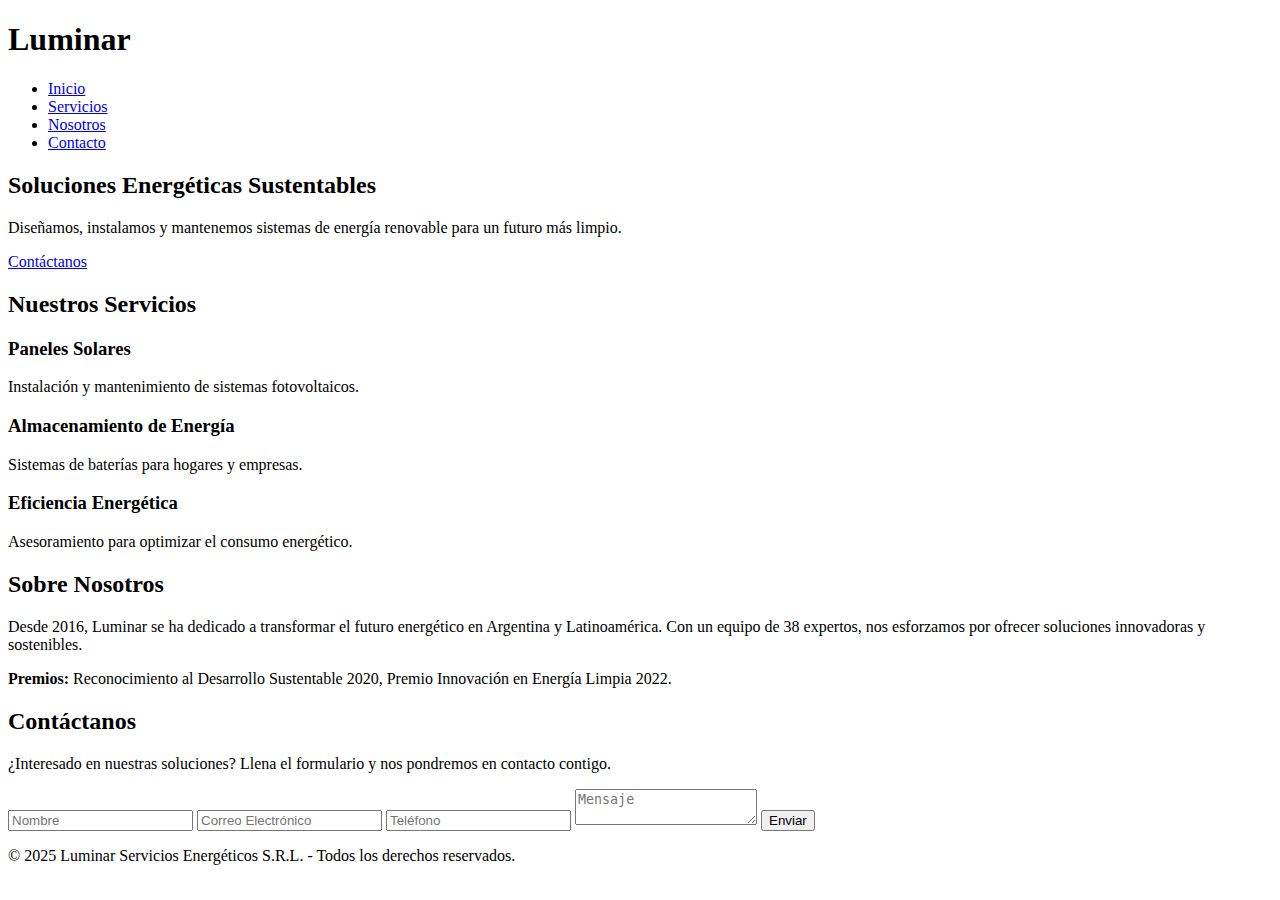
==== index.html @ 8c0ac771 "Add files via upload" ====
<!DOCTYPE html>
<html lang="es">
<head>
    <meta charset="UTF-8">
    <meta name="viewport" content="width=device-width, initial-scale=1.0">
    <title>Luminar Servicios Energéticos S.R.L.</title>
    <link rel="stylesheet" href="styles-foxy.css">
</head>
<body>
    <!-- Header -->
    <header class="header">
        <div class="container">
            <div class="logo">
                <h1>Luminar</h1>
            </div>
            <nav class="nav">
                <ul>
                    <li><a href="#inicio">Inicio</a></li>
                    <li><a href="#servicios">Servicios</a></li>
                    <li><a href="#nosotros">Nosotros</a></li>
                    <li><a href="#contacto">Contacto</a></li>
                </ul>
            </nav>
        </div>
    </header>

    <!-- Hero Section -->
    <section id="inicio" class="hero">
        <div class="container">
            <h2>Soluciones Energéticas Sustentables</h2>
            <p>Diseñamos, instalamos y mantenemos sistemas de energía renovable para un futuro más limpio.</p>
            <a href="#contacto" class="btn">Contáctanos</a>
        </div>
    </section>

    <!-- Servicios Section -->
    <section id="servicios" class="servicios">
        <div class="container">
            <h2>Nuestros Servicios</h2>
            <div class="servicios-grid">
                <div class="servicio-item">
                    <h3>Paneles Solares</h3>
                    <p>Instalación y mantenimiento de sistemas fotovoltaicos.</p>
                </div>
                <div class="servicio-item">
                    <h3>Almacenamiento de Energía</h3>
                    <p>Sistemas de baterías para hogares y empresas.</p>
                </div>
                <div class="servicio-item">
                    <h3>Eficiencia Energética</h3>
                    <p>Asesoramiento para optimizar el consumo energético.</p>
                </div>
            </div>
        </div>
    </section>

    <!-- Nosotros Section -->
    <section id="nosotros" class="nosotros">
        <div class="container">
            <h2>Sobre Nosotros</h2>
            <p>Desde 2016, Luminar se ha dedicado a transformar el futuro energético en Argentina y Latinoamérica. Con un equipo de 38 expertos, nos esforzamos por ofrecer soluciones innovadoras y sostenibles.</p>
            <p><strong>Premios:</strong> Reconocimiento al Desarrollo Sustentable 2020, Premio Innovación en Energía Limpia 2022.</p>
        </div>
    </section>

    <!-- Contacto Section -->
    <section id="contacto" class="contacto">
        <div class="container">
            <h2>Contáctanos</h2>
            <p>¿Interesado en nuestras soluciones? Llena el formulario y nos pondremos en contacto contigo.</p>
            <form>
                <input type="text" placeholder="Nombre" required>
                <input type="email" placeholder="Correo Electrónico" required>
                <input type="text" placeholder="Teléfono" required>
                <textarea placeholder="Mensaje" required></textarea>
                <button type="submit">Enviar</button>
            </form>
        </div>
    </section>

    <!-- Footer -->
    <footer class="footer">
        <div class="container">
            <p>&copy; 2025 Luminar Servicios Energéticos S.R.L. - Todos los derechos reservados.</p>
        </div>
    </footer>
</body>
</html>
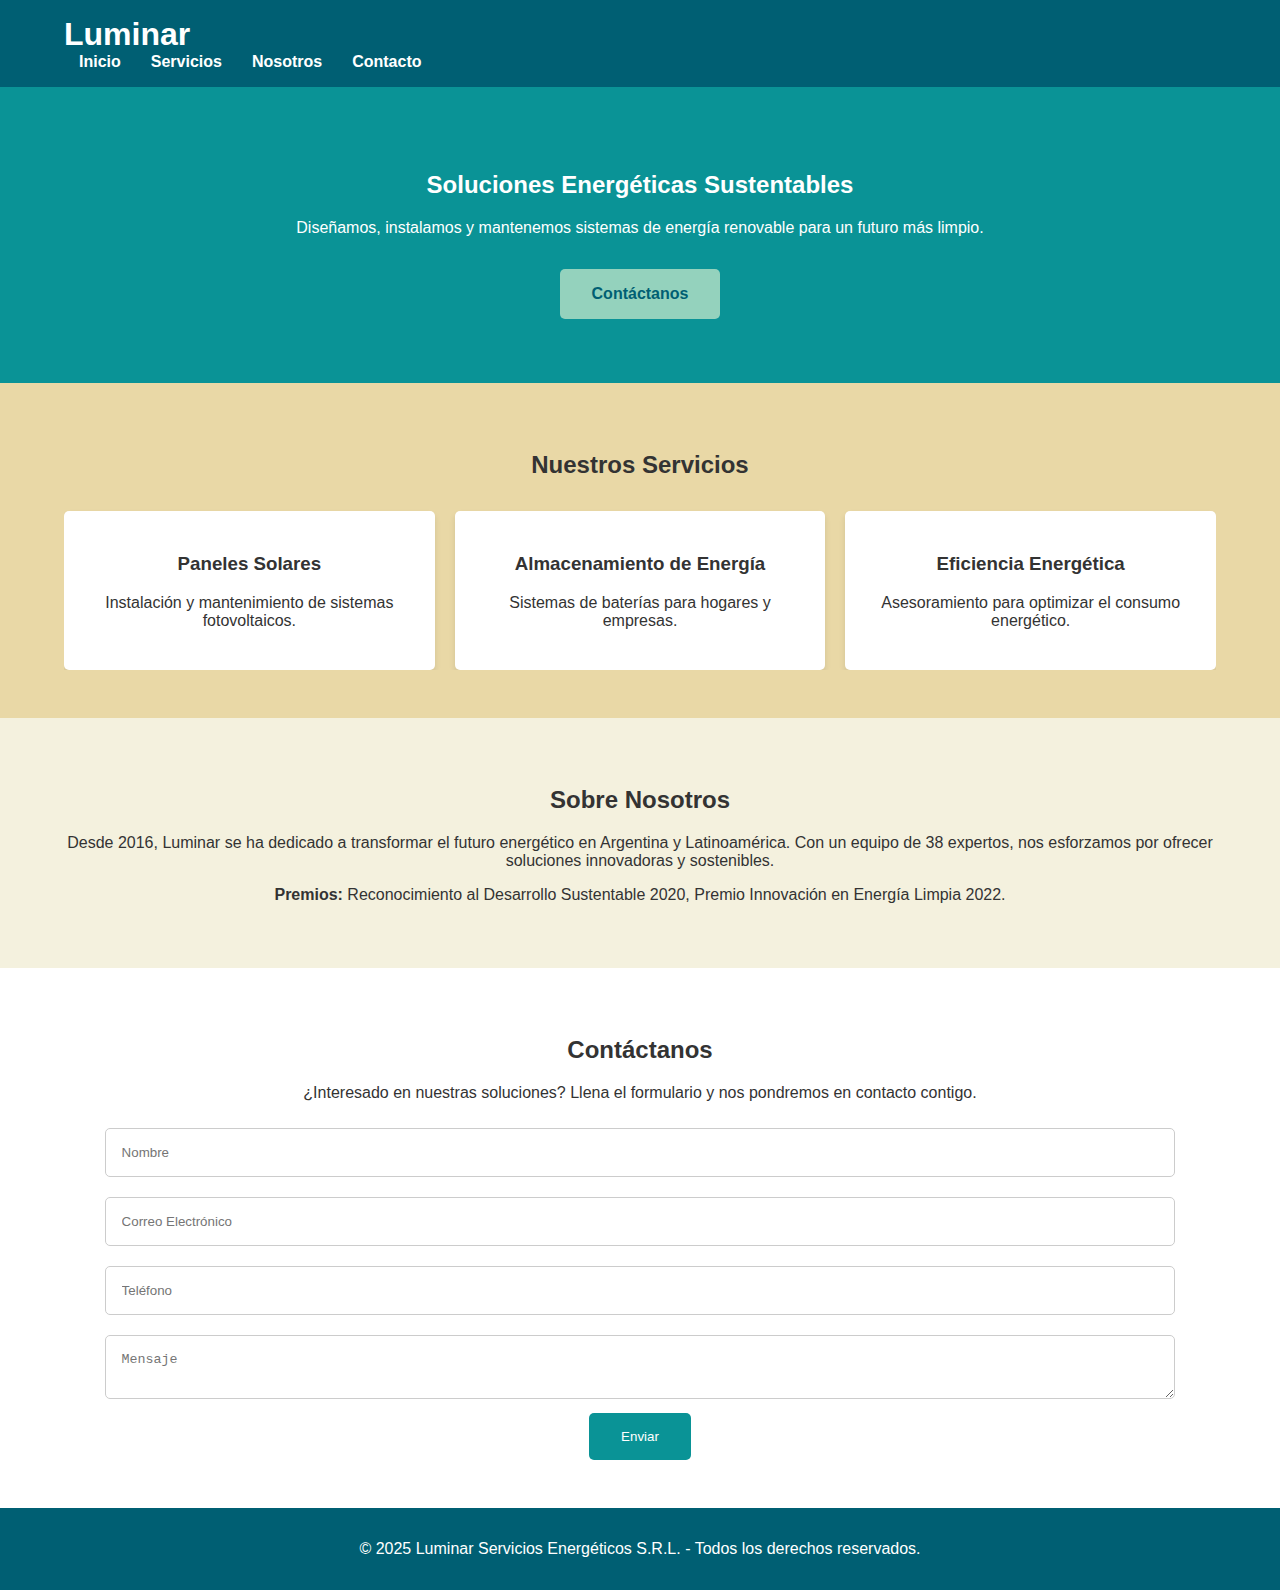
==== commit 39d976ab: "Update index.html" ====
--- a/index.html
+++ b/index.html
@@ -5,7 +5,7 @@
     <meta charset="UTF-8">
     <meta name="viewport" content="width=device-width, initial-scale=1.0">
     <title>Luminar Servicios Energéticos S.R.L.</title>
-    <link rel="stylesheet" href="styles-foxy.css">
+    <link rel="stylesheet" href="styles.css">
 </head>
 <body>
     <!-- Header -->
--- a/styles.css
+++ b/styles.css
@@ -0,0 +1,118 @@
+
+body {
+    font-family: 'Arial', sans-serif;
+    margin: 0;
+    padding: 0;
+    color: #333;
+}
+
+.container {
+    width: 90%;
+    margin: auto;
+    overflow: hidden;
+}
+
+.header {
+    background: #005f73;
+    color: #fff;
+    padding: 1rem 0;
+    display: flex;
+    justify-content: space-between;
+    align-items: center;
+}
+
+.header .logo h1 {
+    margin: 0;
+}
+
+.nav ul {
+    list-style: none;
+    padding: 0;
+    margin: 0;
+    display: flex;
+}
+
+.nav ul li {
+    margin: 0 15px;
+}
+
+.nav ul li a {
+    color: #fff;
+    text-decoration: none;
+    font-weight: bold;
+}
+
+.hero {
+    background: #0a9396;
+    color: #fff;
+    text-align: center;
+    padding: 4rem 0;
+}
+
+.hero .btn {
+    background: #94d2bd;
+    color: #005f73;
+    padding: 1rem 2rem;
+    text-decoration: none;
+    border-radius: 5px;
+    font-weight: bold;
+    margin-top: 1rem;
+    display: inline-block;
+}
+
+.servicios {
+    background: #e9d8a6;
+    padding: 3rem 0;
+    text-align: center;
+}
+
+.servicios-grid {
+    display: flex;
+    justify-content: center;
+    gap: 20px;
+    margin-top: 2rem;
+}
+
+.servicio-item {
+    background: #fff;
+    padding: 1.5rem;
+    border-radius: 5px;
+    box-shadow: 0 4px 6px rgba(0, 0, 0, 0.1);
+    width: 30%;
+}
+
+.nosotros {
+    background: #f4f1de;
+    padding: 3rem 0;
+    text-align: center;
+}
+
+.contacto {
+    background: #fff;
+    padding: 3rem 0;
+    text-align: center;
+}
+
+.contacto form input, .contacto form textarea {
+    width: 90%;
+    margin: 10px 0;
+    padding: 1rem;
+    border: 1px solid #ccc;
+    border-radius: 5px;
+}
+
+.contacto form button {
+    background: #0a9396;
+    color: #fff;
+    padding: 1rem 2rem;
+    border: none;
+    border-radius: 5px;
+    cursor: pointer;
+}
+
+footer {
+    background: #005f73;
+    color: #fff;
+    text-align: center;
+    padding: 1rem 0;
+}
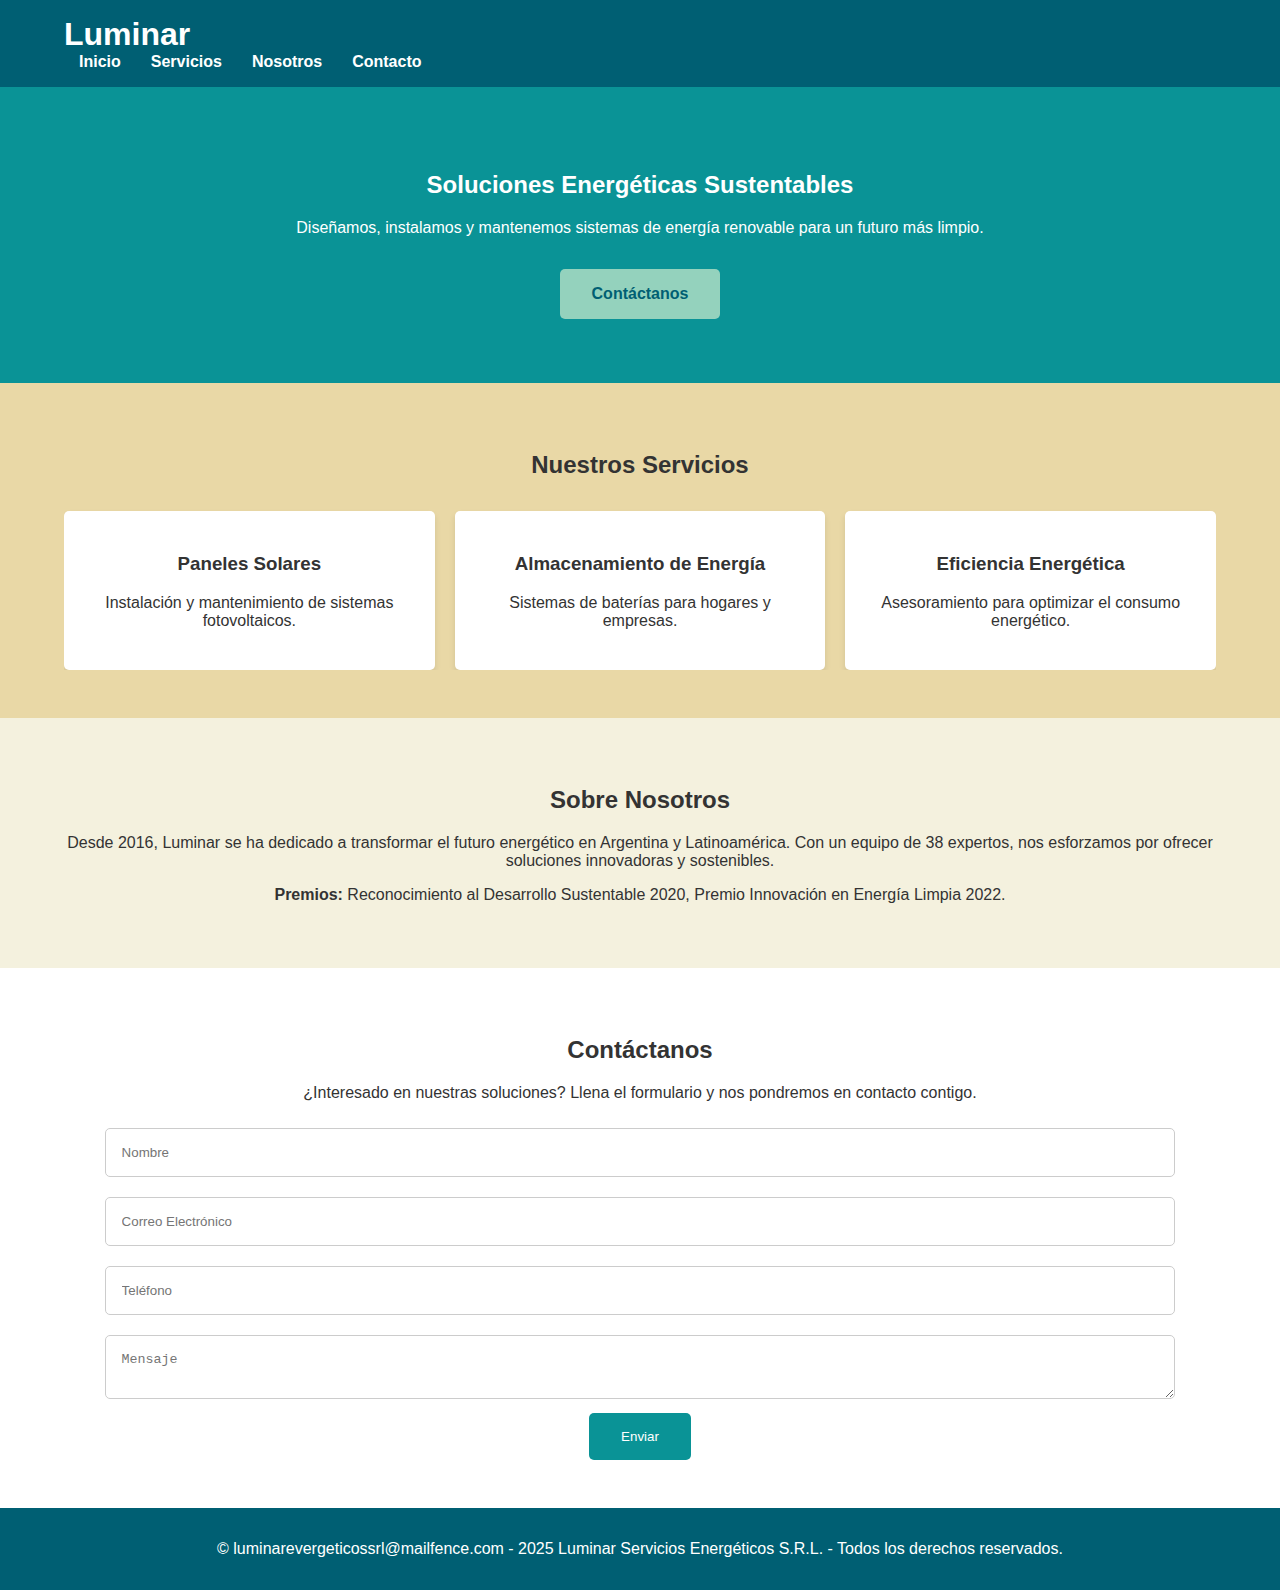
==== commit f0de9979: "Update index.html" ====
--- a/index.html
+++ b/index.html
@@ -82,7 +82,7 @@
     <!-- Footer -->
     <footer class="footer">
         <div class="container">
-            <p>&copy; 2025 Luminar Servicios Energéticos S.R.L. - Todos los derechos reservados.</p>
+            <p>&copy; luminarevergeticossrl@mailfence.com - 2025 Luminar Servicios Energéticos S.R.L. - Todos los derechos reservados.</p>
         </div>
     </footer>
 </body>
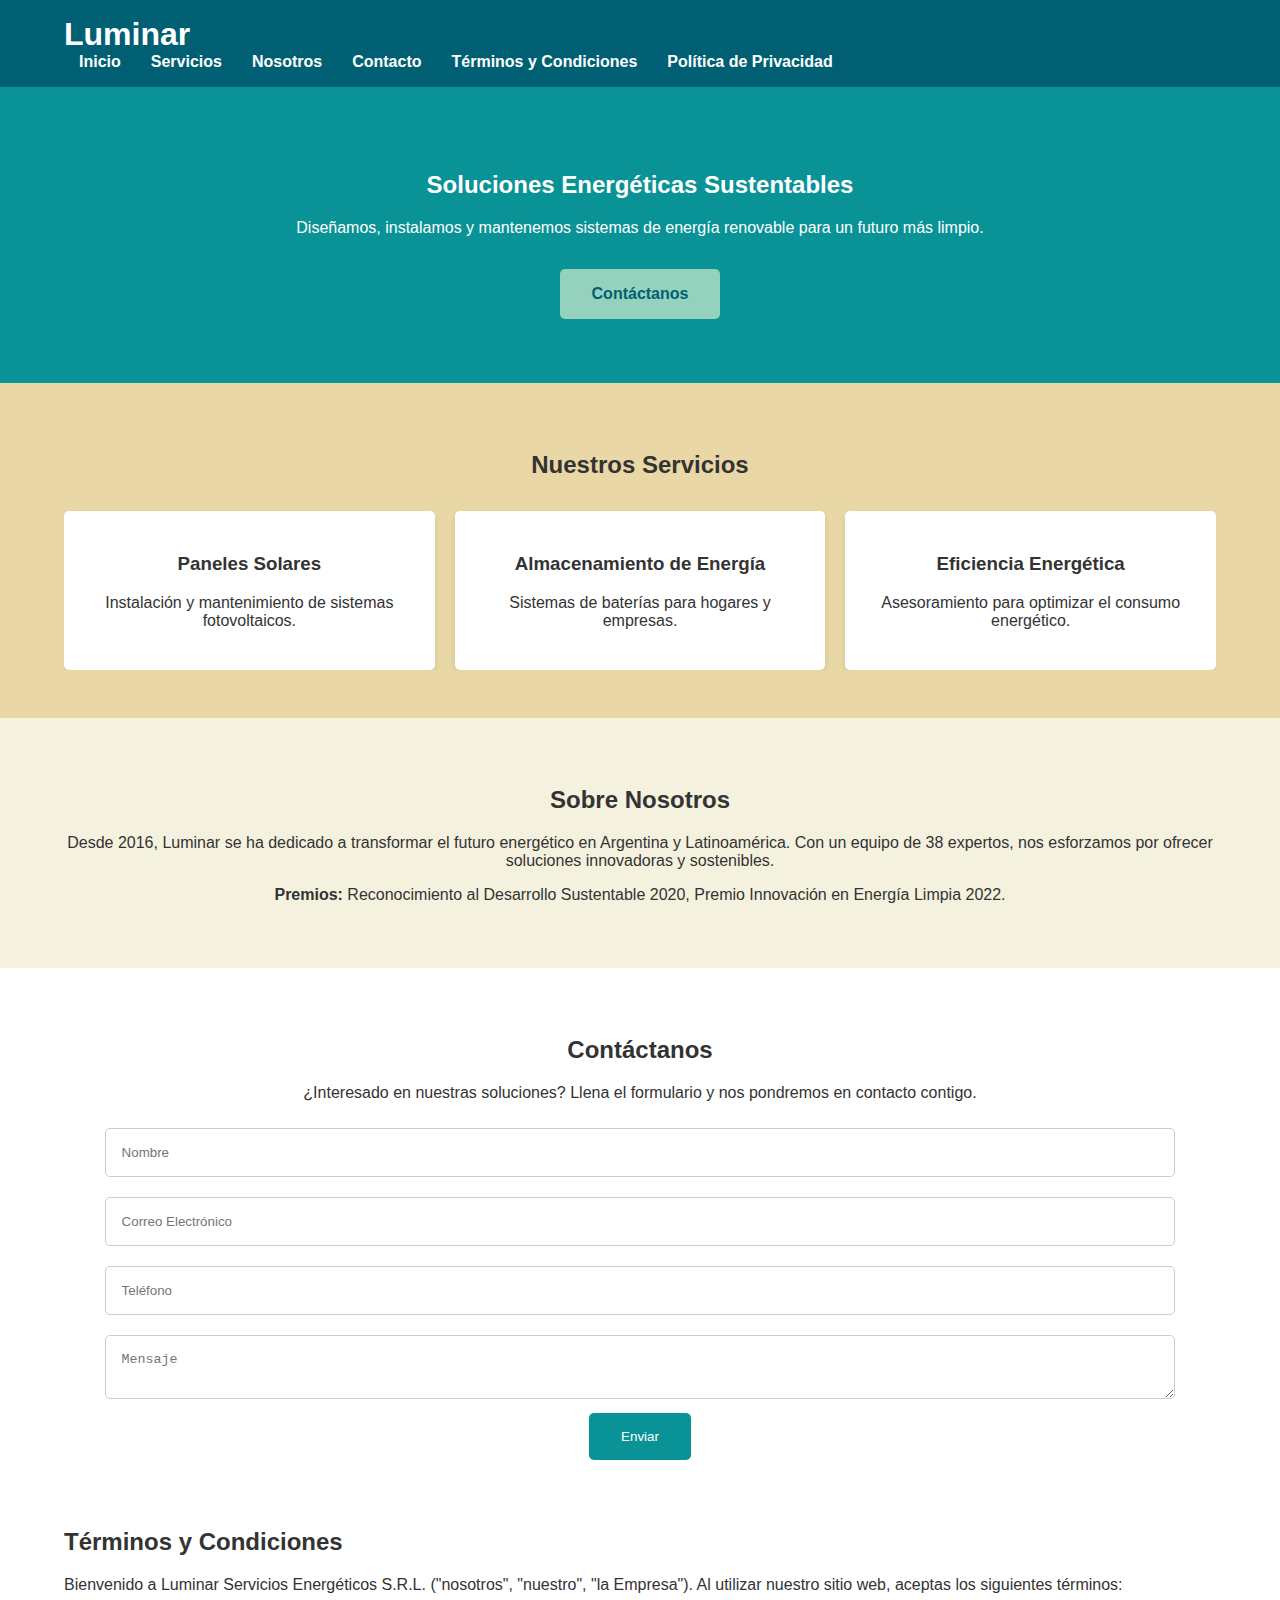
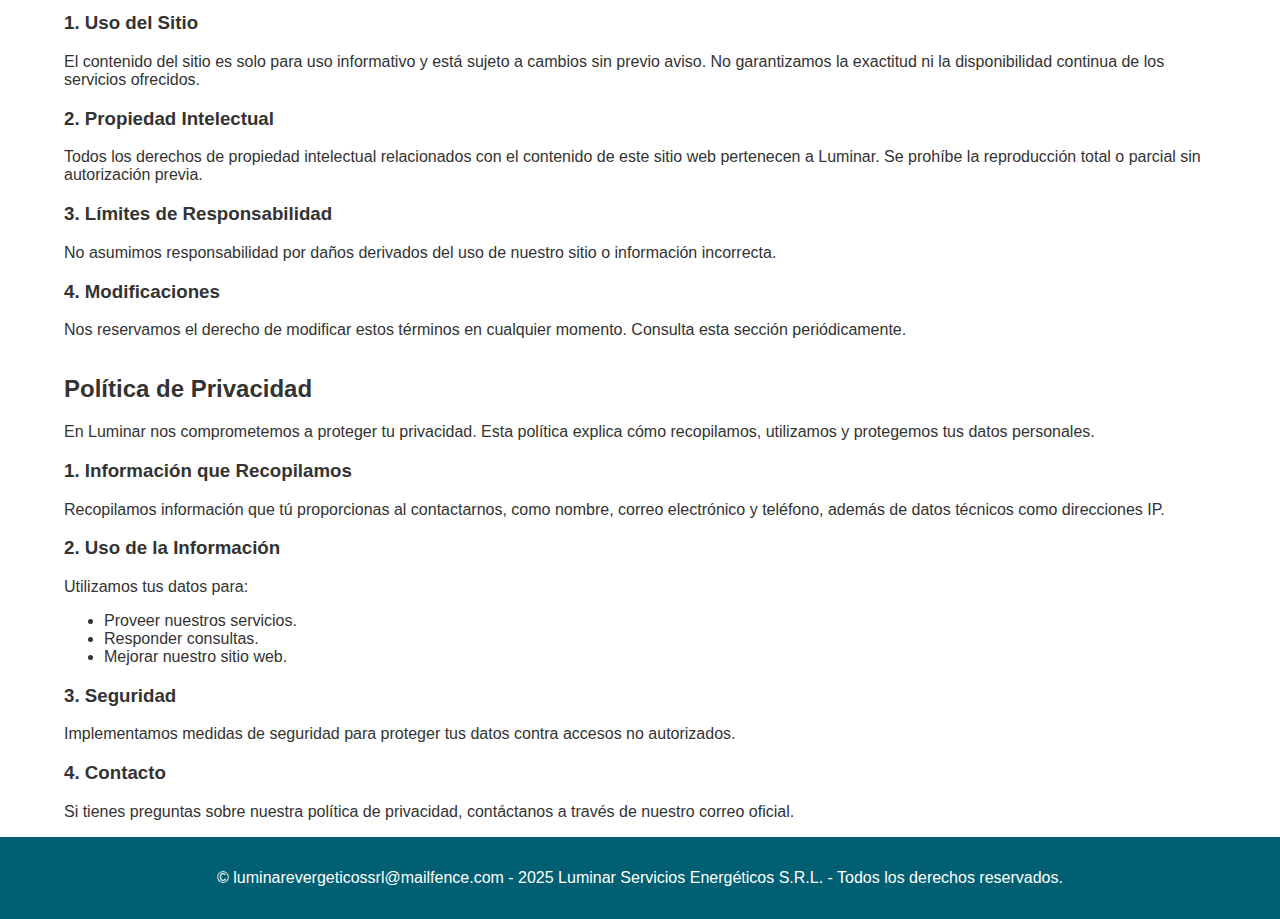
==== commit 038bdd73: "Update index.html" ====
--- a/index.html
+++ b/index.html
@@ -1,4 +1,3 @@
-
 <!DOCTYPE html>
 <html lang="es">
 <head>
@@ -20,6 +19,8 @@
                     <li><a href="#servicios">Servicios</a></li>
                     <li><a href="#nosotros">Nosotros</a></li>
                     <li><a href="#contacto">Contacto</a></li>
+                    <li><a href="#terminos">Términos y Condiciones</a></li>
+                    <li><a href="#privacidad">Política de Privacidad</a></li>
                 </ul>
             </nav>
         </div>
@@ -79,6 +80,43 @@
         </div>
     </section>
 
+    <!-- Términos y Condiciones -->
+    <section id="terminos" class="terminos">
+        <div class="container">
+            <h2>Términos y Condiciones</h2>
+            <p>Bienvenido a Luminar Servicios Energéticos S.R.L. ("nosotros", "nuestro", "la Empresa"). Al utilizar nuestro sitio web, aceptas los siguientes términos:</p>
+            <h3>1. Uso del Sitio</h3>
+            <p>El contenido del sitio es solo para uso informativo y está sujeto a cambios sin previo aviso. No garantizamos la exactitud ni la disponibilidad continua de los servicios ofrecidos.</p>
+            <h3>2. Propiedad Intelectual</h3>
+            <p>Todos los derechos de propiedad intelectual relacionados con el contenido de este sitio web pertenecen a Luminar. Se prohíbe la reproducción total o parcial sin autorización previa.</p>
+            <h3>3. Límites de Responsabilidad</h3>
+            <p>No asumimos responsabilidad por daños derivados del uso de nuestro sitio o información incorrecta.</p>
+            <h3>4. Modificaciones</h3>
+            <p>Nos reservamos el derecho de modificar estos términos en cualquier momento. Consulta esta sección periódicamente.</p>
+        </div>
+    </section>
+
+    <!-- Política de Privacidad -->
+    <section id="privacidad" class="privacidad">
+        <div class="container">
+            <h2>Política de Privacidad</h2>
+            <p>En Luminar nos comprometemos a proteger tu privacidad. Esta política explica cómo recopilamos, utilizamos y protegemos tus datos personales.</p>
+            <h3>1. Información que Recopilamos</h3>
+            <p>Recopilamos información que tú proporcionas al contactarnos, como nombre, correo electrónico y teléfono, además de datos técnicos como direcciones IP.</p>
+            <h3>2. Uso de la Información</h3>
+            <p>Utilizamos tus datos para:</p>
+            <ul>
+                <li>Proveer nuestros servicios.</li>
+                <li>Responder consultas.</li>
+                <li>Mejorar nuestro sitio web.</li>
+            </ul>
+            <h3>3. Seguridad</h3>
+            <p>Implementamos medidas de seguridad para proteger tus datos contra accesos no autorizados.</p>
+            <h3>4. Contacto</h3>
+            <p>Si tienes preguntas sobre nuestra política de privacidad, contáctanos a través de nuestro correo oficial.</p>
+        </div>
+    </section>
+
     <!-- Footer -->
     <footer class="footer">
         <div class="container">
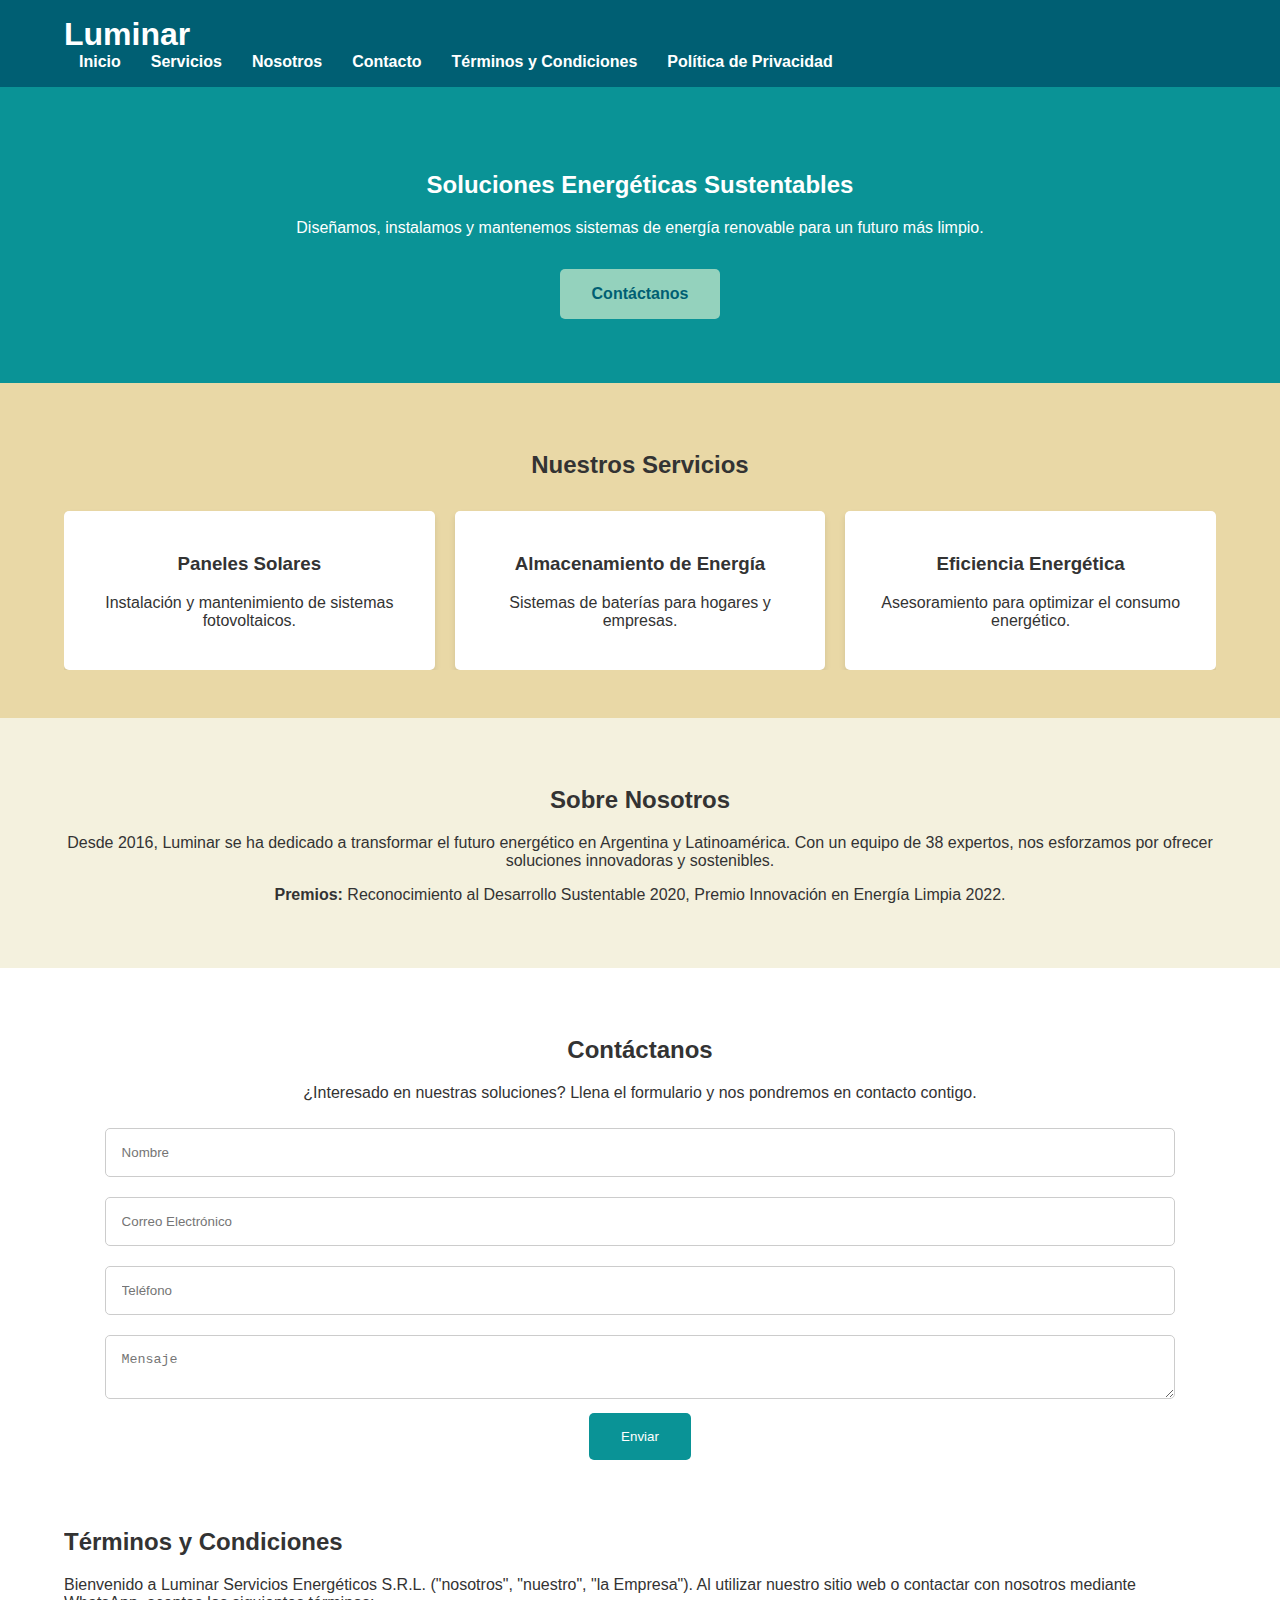
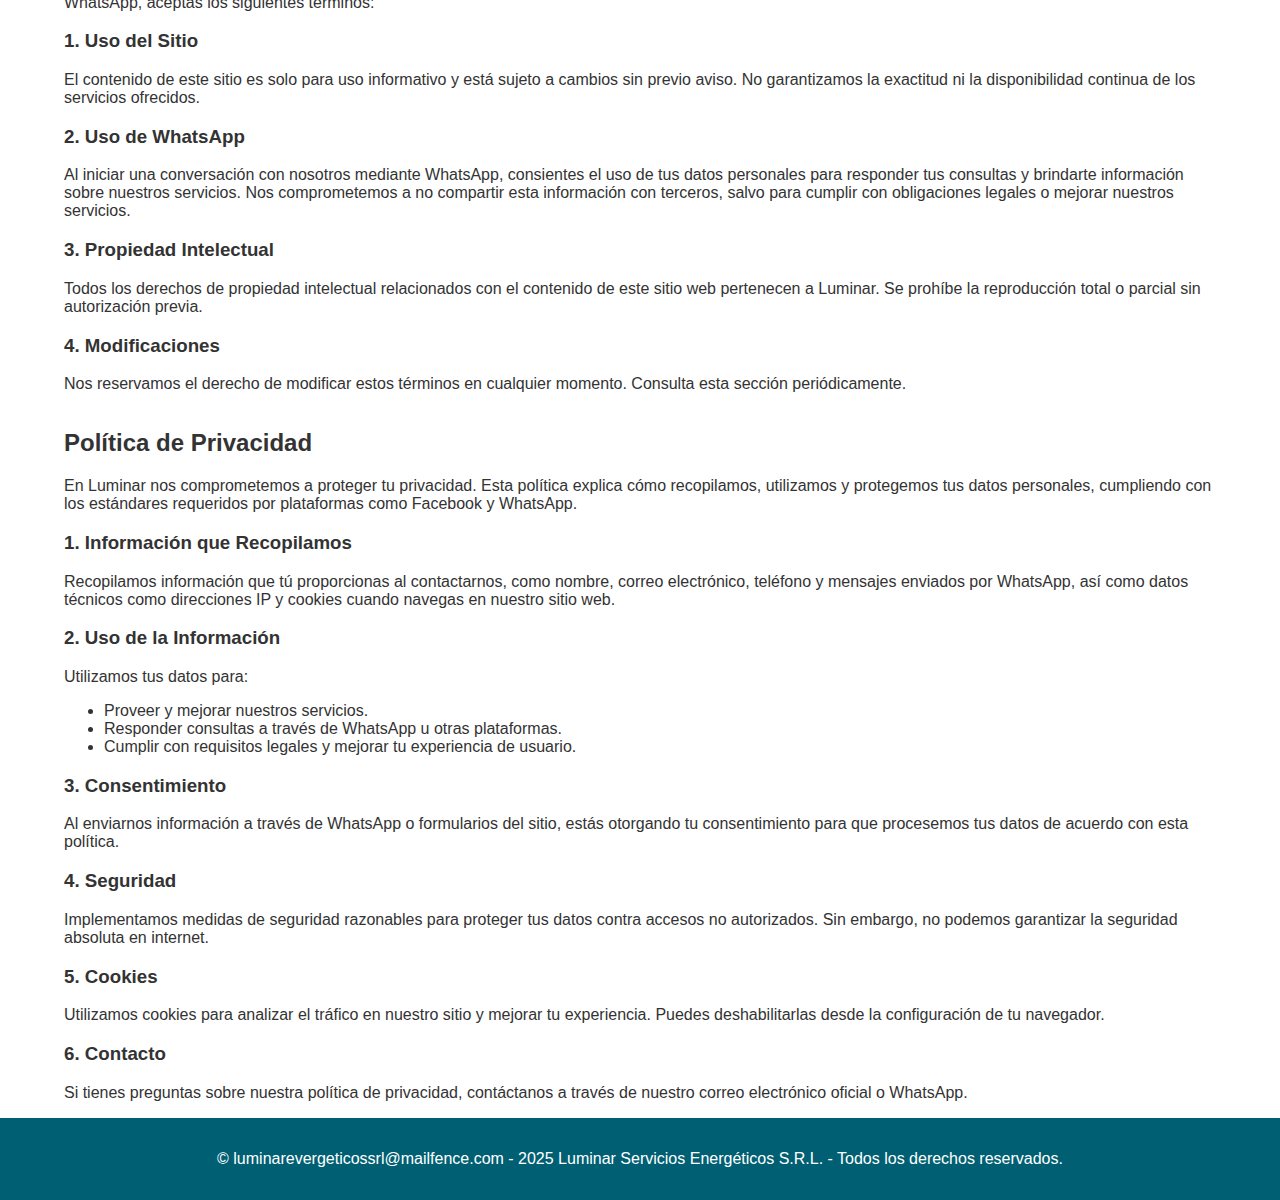
==== commit 1af1acf9: "Update index.html" ====
--- a/index.html
+++ b/index.html
@@ -3,6 +3,7 @@
 <head>
     <meta charset="UTF-8">
     <meta name="viewport" content="width=device-width, initial-scale=1.0">
+    <meta name="facebook-domain-verification" content="d2yl8hxod6c8mqln8kgznk5ftppawg" />
     <title>Luminar Servicios Energéticos S.R.L.</title>
     <link rel="stylesheet" href="styles.css">
 </head>
@@ -84,13 +85,13 @@
     <section id="terminos" class="terminos">
         <div class="container">
             <h2>Términos y Condiciones</h2>
-            <p>Bienvenido a Luminar Servicios Energéticos S.R.L. ("nosotros", "nuestro", "la Empresa"). Al utilizar nuestro sitio web, aceptas los siguientes términos:</p>
+            <p>Bienvenido a Luminar Servicios Energéticos S.R.L. ("nosotros", "nuestro", "la Empresa"). Al utilizar nuestro sitio web o contactar con nosotros mediante WhatsApp, aceptas los siguientes términos:</p>
             <h3>1. Uso del Sitio</h3>
-            <p>El contenido del sitio es solo para uso informativo y está sujeto a cambios sin previo aviso. No garantizamos la exactitud ni la disponibilidad continua de los servicios ofrecidos.</p>
-            <h3>2. Propiedad Intelectual</h3>
+            <p>El contenido de este sitio es solo para uso informativo y está sujeto a cambios sin previo aviso. No garantizamos la exactitud ni la disponibilidad continua de los servicios ofrecidos.</p>
+            <h3>2. Uso de WhatsApp</h3>
+            <p>Al iniciar una conversación con nosotros mediante WhatsApp, consientes el uso de tus datos personales para responder tus consultas y brindarte información sobre nuestros servicios. Nos comprometemos a no compartir esta información con terceros, salvo para cumplir con obligaciones legales o mejorar nuestros servicios.</p>
+            <h3>3. Propiedad Intelectual</h3>
             <p>Todos los derechos de propiedad intelectual relacionados con el contenido de este sitio web pertenecen a Luminar. Se prohíbe la reproducción total o parcial sin autorización previa.</p>
-            <h3>3. Límites de Responsabilidad</h3>
-            <p>No asumimos responsabilidad por daños derivados del uso de nuestro sitio o información incorrecta.</p>
             <h3>4. Modificaciones</h3>
             <p>Nos reservamos el derecho de modificar estos términos en cualquier momento. Consulta esta sección periódicamente.</p>
         </div>
@@ -100,20 +101,24 @@
     <section id="privacidad" class="privacidad">
         <div class="container">
             <h2>Política de Privacidad</h2>
-            <p>En Luminar nos comprometemos a proteger tu privacidad. Esta política explica cómo recopilamos, utilizamos y protegemos tus datos personales.</p>
+            <p>En Luminar nos comprometemos a proteger tu privacidad. Esta política explica cómo recopilamos, utilizamos y protegemos tus datos personales, cumpliendo con los estándares requeridos por plataformas como Facebook y WhatsApp.</p>
             <h3>1. Información que Recopilamos</h3>
-            <p>Recopilamos información que tú proporcionas al contactarnos, como nombre, correo electrónico y teléfono, además de datos técnicos como direcciones IP.</p>
+            <p>Recopilamos información que tú proporcionas al contactarnos, como nombre, correo electrónico, teléfono y mensajes enviados por WhatsApp, así como datos técnicos como direcciones IP y cookies cuando navegas en nuestro sitio web.</p>
             <h3>2. Uso de la Información</h3>
             <p>Utilizamos tus datos para:</p>
             <ul>
-                <li>Proveer nuestros servicios.</li>
-                <li>Responder consultas.</li>
-                <li>Mejorar nuestro sitio web.</li>
+                <li>Proveer y mejorar nuestros servicios.</li>
+                <li>Responder consultas a través de WhatsApp u otras plataformas.</li>
+                <li>Cumplir con requisitos legales y mejorar tu experiencia de usuario.</li>
             </ul>
-            <h3>3. Seguridad</h3>
-            <p>Implementamos medidas de seguridad para proteger tus datos contra accesos no autorizados.</p>
-            <h3>4. Contacto</h3>
-            <p>Si tienes preguntas sobre nuestra política de privacidad, contáctanos a través de nuestro correo oficial.</p>
+            <h3>3. Consentimiento</h3>
+            <p>Al enviarnos información a través de WhatsApp o formularios del sitio, estás otorgando tu consentimiento para que procesemos tus datos de acuerdo con esta política.</p>
+            <h3>4. Seguridad</h3>
+            <p>Implementamos medidas de seguridad razonables para proteger tus datos contra accesos no autorizados. Sin embargo, no podemos garantizar la seguridad absoluta en internet.</p>
+            <h3>5. Cookies</h3>
+            <p>Utilizamos cookies para analizar el tráfico en nuestro sitio y mejorar tu experiencia. Puedes deshabilitarlas desde la configuración de tu navegador.</p>
+            <h3>6. Contacto</h3>
+            <p>Si tienes preguntas sobre nuestra política de privacidad, contáctanos a través de nuestro correo electrónico oficial o WhatsApp.</p>
         </div>
     </section>
 
